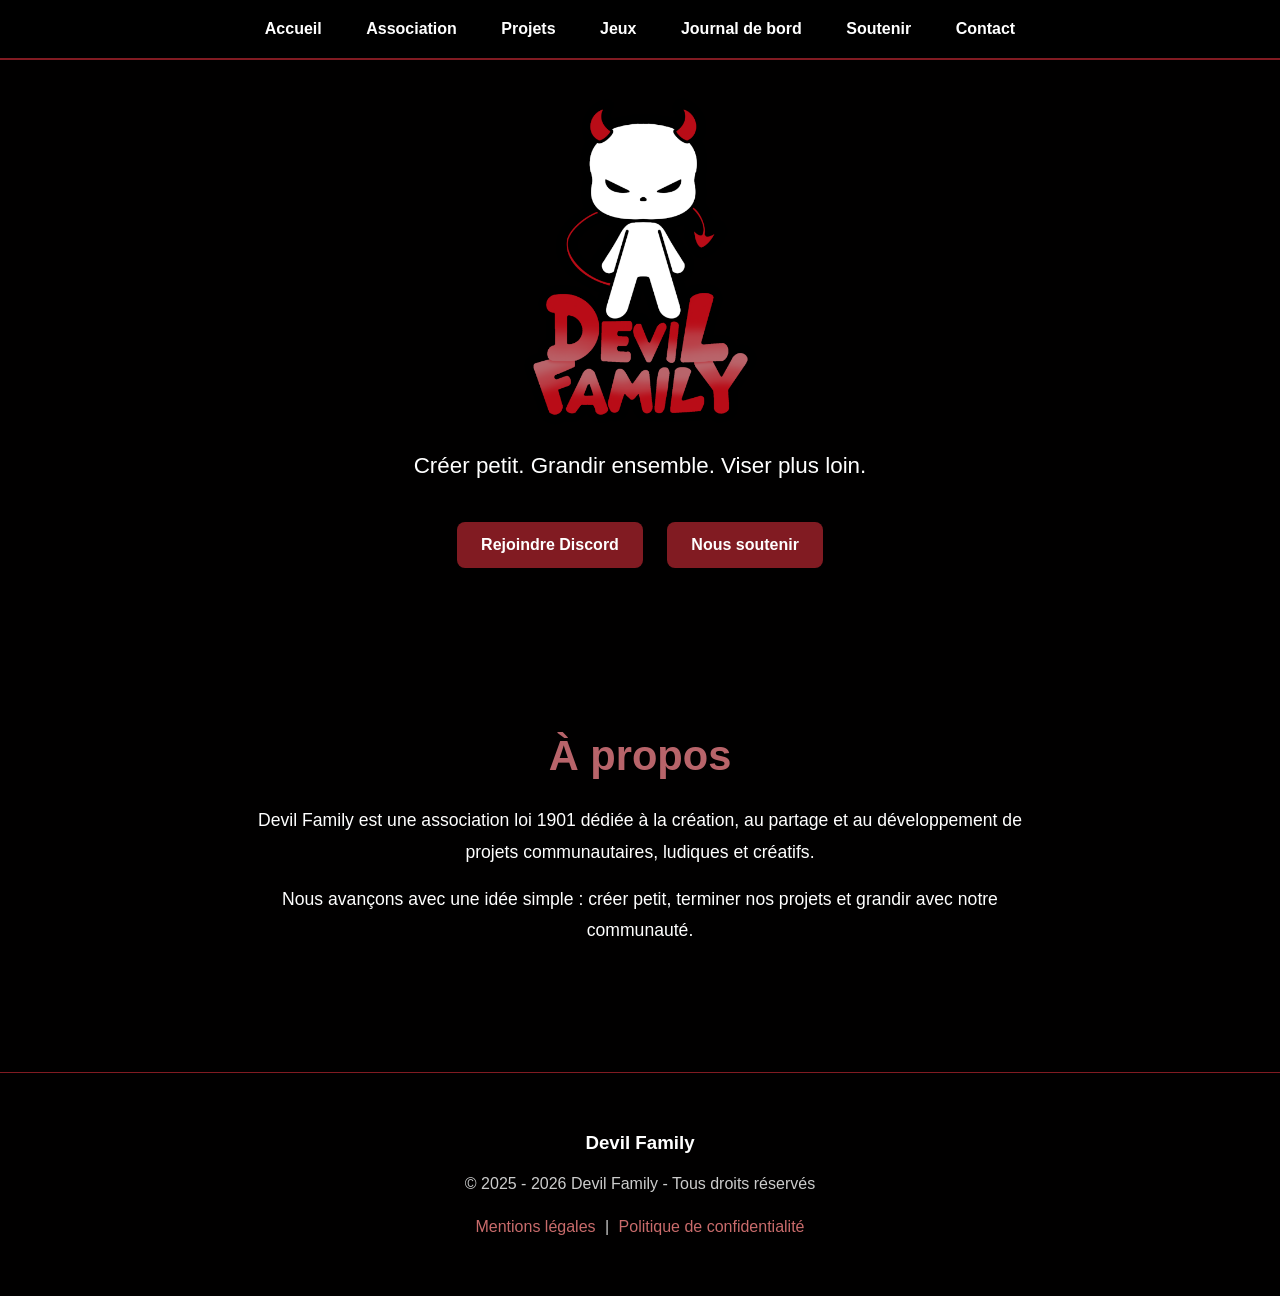
==== index.html @ a429c92b "Add link to 'Journal de bord' in navigation" ====
<!DOCTYPE html>
<html lang="fr">
<head>
    <meta charset="UTF-8">
    <meta name="viewport" content="width=device-width, initial-scale=1.0">

    <title>Devil Family - Association gaming, création et communauté</title>

    <meta name="description" content="Devil Family est une association loi 1901 dédiée au gaming, à la création, à l'entraide et aux projets communautaires. Rejoignez notre communauté et participez à l'aventure.">

    <meta name="author" content="Devil Family">

    <meta property="og:title" content="Devil Family - Association gaming et communauté">
    <meta property="og:description" content="Une association dédiée au gaming, à la création, à l'entraide et aux projets communautaires.">
    <meta property="og:type" content="website">
    <meta property="og:url" content="https://devil-family.fr">
    <meta property="og:image" content="https://devil-family.fr/logo.png">

    <meta name="twitter:card" content="summary_large_image">
    <meta name="twitter:title" content="Devil Family - Association gaming et communauté">
    <meta name="twitter:description" content="Gaming, création, entraide et projets communautaires.">
    <meta name="twitter:image" content="https://devil-family.fr/logo.png">

    <link rel="icon" type="image/png" href="favicon.png">
    <link rel="stylesheet" href="style.css">
</head>
<body>
<nav>
    <a href="index.html">Accueil</a>
    <a href="association.html">Association</a>
    <a href="projets.html">Projets</a>
    <a href="jeux.html">Jeux</a>
    <a href="journal.html">Journal de bord</a>
    <a href="soutenir.html">Soutenir</a>
    <a href="contact.html">Contact</a>
</nav>
<header>
    <div>

        <img src="logo.png" alt="Logo Devil Family" class="logo">

    <div>

        <p class="slogan">
            Créer petit. Grandir ensemble. Viser plus loin.
        </p>

        <a href="https://discord.gg/DEa6zXuAVt" class="btn" target="_blank">
            Rejoindre Discord
        </a>
        <a href="soutenir.html" class="btn">Nous soutenir</a>
    </div>
</header>
    <section class="section" id="association">
    <h2>À propos</h2>

    <p>
        Devil Family est une association loi 1901 dédiée à la création,
        au partage et au développement de projets communautaires,
        ludiques et créatifs.
    </p>

    <p>
        Nous avançons avec une idée simple : créer petit, terminer nos projets
        et grandir avec notre communauté.
    </p>
</section>
<footer>
    <div class="footer-content">

        <h3>Devil Family</h3>

        <p>
            © 2025 - 2026 Devil Family - Tous droits réservés
        </p>
        
        <p class="footer-links">
            <a href="mentions-legales.html">Mentions légales</a> |
            <a href="politique-confidentialite.html">Politique de confidentialité</a>
        </p>

    </div>
</footer>
</body>
</html>
---- style.css ----
body {
    margin: 0;
    background: #010000;
    color: #ffffff;
    font-family: Arial, sans-serif;
}

header {
    min-height: 55vh;
    display: flex;
    align-items: center;
    justify-content: center;
    text-align: center;
    padding: 90px 40px 40px;
}

.logo {
    width: 260px;
    max-width: 80%;
}

h1 {
    font-size: 3.5rem;
    margin: 10px 0;
}

.slogan {
    font-size: 1.4rem;
    color: #ffffff;
}

.btn {
    display: inline-block;
    margin: 20px 10px;
    padding: 14px 24px;
    background: #811b22;
    color: white;
    text-decoration: none;
    border-radius: 8px;
    font-weight: bold;
}

.btn:hover {
    background: #b8646a;
}
nav {
    position: fixed;
    top: 0;
    width: 100%;
    background: rgba(1, 0, 0, 0.95);
    padding: 20px 0;
    text-align: center;
    border-bottom: 2px solid #811b22;
    z-index: 1000;
}

nav a {
    color: #ffffff;
    text-decoration: none;
    margin: 0 20px;
    font-weight: bold;
    transition: 0.3s;
}

nav a:hover {
    color: #b8646a;
}

.section {
    max-width: 1000px;
    margin: 40px auto;
    padding: 30px 30px;
    text-align: center;
}

.section h2 {
    font-size: 2.6rem;
    color: #b8646a;
    margin-bottom: 25px;
}

.section p {
    max-width: 800px;
    margin: 15px auto;
    line-height: 1.8;
    font-size: 1.1rem;
}

footer {
    border-top: 1px solid #811b22;
    margin-top: 80px;
    padding: 40px 20px;
    text-align: center;
}

.footer-content {
    max-width: 800px;
    margin: auto;
}

.footer-content h3 {
    color: #ffffff;
    margin-bottom: 15px;
}

.footer-content p {
    color: #cccccc;
    line-height: 1.7;
}

.copyright {
    margin-top: 25px;
    color: #888888;
    font-size: 0.9rem;
}

.footer-links {
    margin-top: 15px;
}

.footer-links a {
    color: #c96b6b;
    text-decoration: none;
    margin: 0 5px;
}
.footer-links a:hover {
    color: white;
}

.legal-page {
    max-width: 900px;
    text-align: left;
}

.legal-page h1 {
    color: #b8646a;
    font-size: 3rem;
    text-align: center;
    margin-bottom: 40px;
}

.legal-page h2 {
    color: #ffffff;
    font-size: 1.6rem;
    margin-top: 35px;
}

.legal-page p {
    max-width: none;
    line-height: 1.7;
    color: #ffffff;
}

.games-grid {
    display: grid;
    grid-template-columns: repeat(3, 1fr);
    gap: 25px;
    margin-top: 40px;
}

.game-category {
    background: rgba(129, 27, 34, 0.18);
    border: 1px solid #811b22;
    border-radius: 14px;
    padding: 25px;
}

.game-category h3 {
    color: #ffffff;
    margin-bottom: 20px;
}

.game-category p {
    margin: 8px 0;
    font-size: 1rem;
}

.category-desc {
    font-size: 0.9rem;
    color: #c7c7c7;
    font-style: italic;
    margin-bottom: 20px;
    line-height: 1.5;
}

.emote-card {
    display: flex;
    flex-direction: column;
    align-items: center;
    justify-content: center;
}

.emote-card img {
    width: 110px;
    max-width: 80%;
    margin-bottom: 15px;
}

.emote-card img {
    width: 140px;
    height: auto;
}
.game-list {
    list-style: none;
    padding: 0;
    margin: 20px auto 0 auto;
    display: inline-block;
    text-align: left;
}

.game-list li {
    margin: 10px 0;
}

.game-list li::before {
    content: "➜ ";
    color: #b8646a;
}
.games-footer {
    text-align: center;
    max-width: 700px;
    margin: 40px auto;
    line-height: 1.8;
}

.support-grid {
    display: grid;
    grid-template-columns: repeat(auto-fit, minmax(260px, 1fr));
    gap: 25px;
    margin-top: 40px;
}

.support-card {
    background: #240000;
    border: 1px solid #811b22;
    border-radius: 12px;
    padding: 25px;
    text-align: center;
}

.support-card h3 {
    color: white;
    margin-bottom: 15px;
}

.support-card p {
    font-size: 1rem;
    line-height: 1.7;
}

.support-message {
    margin-top: 60px;
    text-align: center;
}

.support-message h3 {
    color: #b8646a;
    margin-bottom: 20px;
}
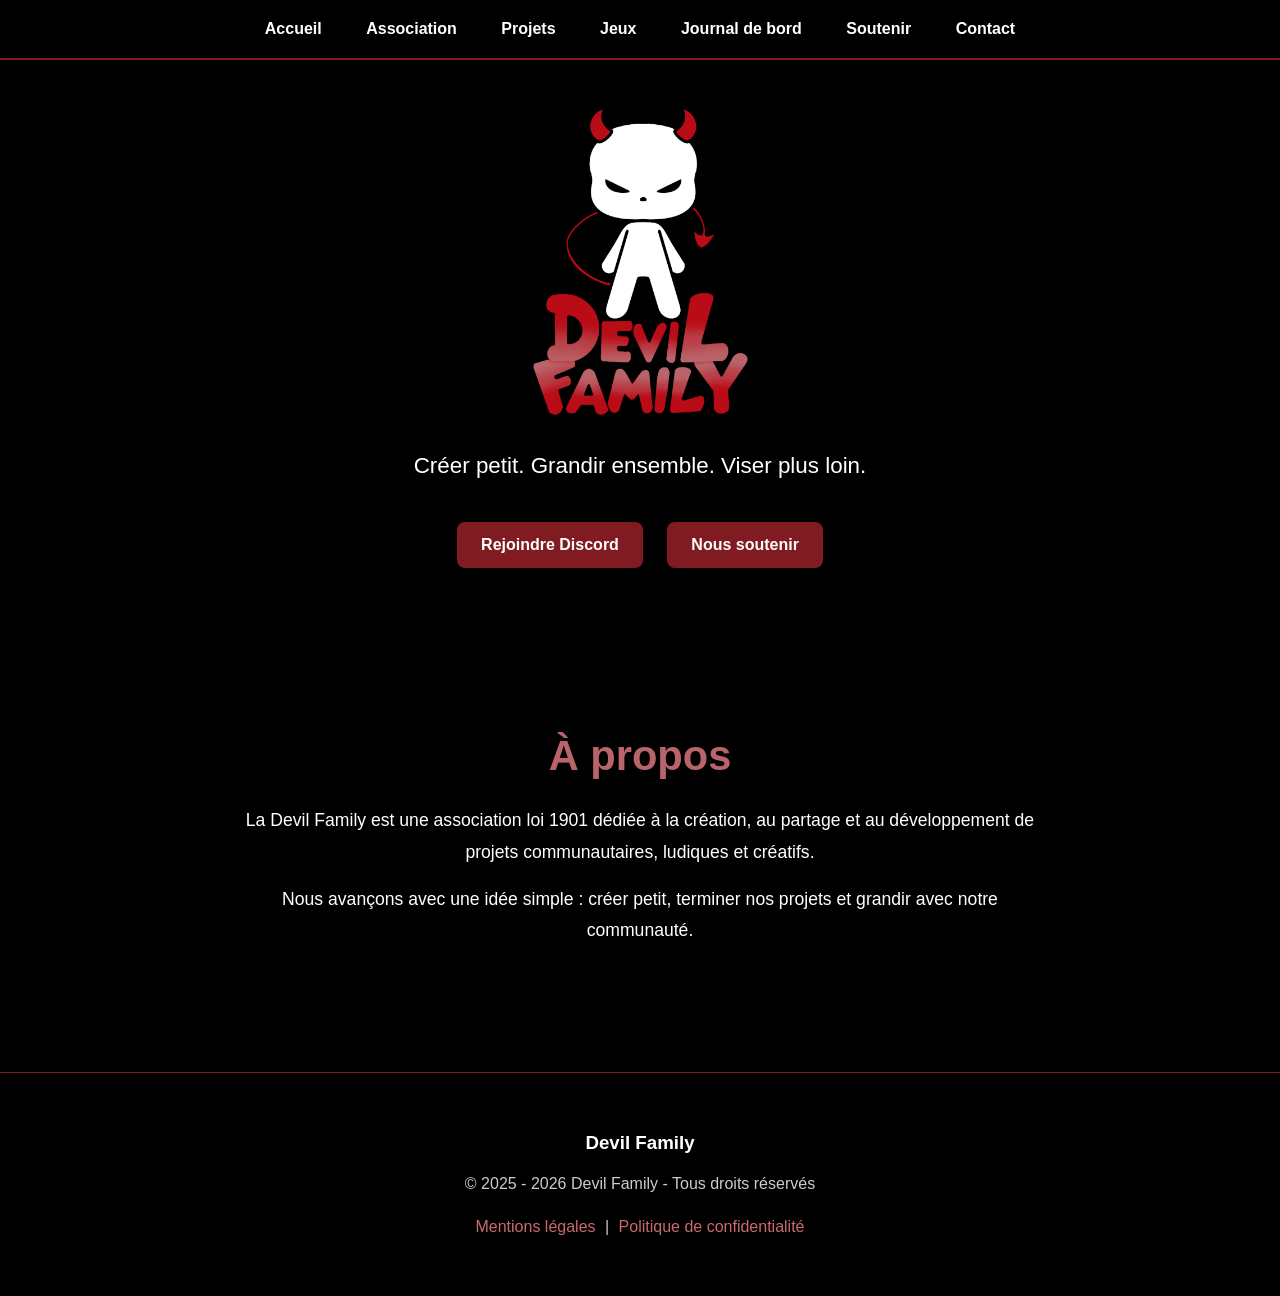
==== commit 0f142966: "Update description meta tag for clarity" ====
--- a/index.html
+++ b/index.html
@@ -6,7 +6,7 @@
 
     <title>Devil Family - Association gaming, création et communauté</title>
 
-    <meta name="description" content="Devil Family est une association loi 1901 dédiée au gaming, à la création, à l'entraide et aux projets communautaires. Rejoignez notre communauté et participez à l'aventure.">
+    <meta name="description" content="La Devil&nbsp;Family est une association loi 1901 dédiée au gaming, à la création, à l'entraide et aux projets communautaires. Rejoignez notre communauté et participez à l'aventure.">
 
     <meta name="author" content="Devil Family">
 
@@ -55,7 +55,7 @@
     <h2>À propos</h2>
 
     <p>
-        Devil Family est une association loi 1901 dédiée à la création,
+        La Devil&nbsp;Family est une association loi 1901 dédiée à la création,
         au partage et au développement de projets communautaires,
         ludiques et créatifs.
     </p>
--- a/style.css
+++ b/style.css
@@ -257,3 +257,128 @@
     color: #b8646a;
     margin-bottom: 20px;
 }
+.journal-entry {
+    background: #240000;
+    border: 1px solid #811b22;
+    border-radius: 12px;
+    padding: 25px;
+    margin: 25px auto;
+    max-width: 850px;
+    text-align: left;
+}
+
+.journal-date {
+    color: #b8646a;
+    font-weight: bold;
+    margin-bottom: 10px;
+}
+
+.journal-entry h3 {
+    margin-top: 0;
+    color: white;
+}
+
+.journal-entry p {
+    margin-bottom: 0;
+}
+.news-card {
+    background: #240000;
+    border: 1px solid #811b22;
+    border-radius: 12px;
+    padding: 25px;
+    margin: 25px auto;
+    max-width: 1000px;
+    text-align: left;
+    transition: 0.3s;
+}
+
+.news-card:hover {
+    transform: translateY(-3px);
+    box-shadow: 0 0 15px rgba(129, 27, 34, 0.4);
+}
+
+.news-date {
+    color: #d67b81;
+    font-size: 0.9rem;
+    margin-bottom: 10px;
+}
+
+.news-card h3 {
+    margin-bottom: 15px;
+    color: white;
+}
+
+.news-card p {
+    margin: 0;
+    line-height: 1.7;
+}
+.section-intro {
+    max-width: 800px;
+    margin: 0 auto 40px auto;
+    line-height: 1.8;
+}
+.news-card {
+    position: relative;
+    overflow: hidden;
+}
+.news-watermark {
+    position: absolute;
+    right: -40px;
+    top: -30px;
+
+    width: 220px;
+
+    opacity: 0.06;
+
+    pointer-events: none;
+
+    z-index: 0;
+}
+.news-card h3,
+.news-card p,
+.news-card .news-date {
+    position: relative;
+    z-index: 1;
+}
+.contact-grid {
+    display: grid;
+    grid-template-columns: repeat(3, 1fr);
+    gap: 25px;
+    margin-top: 40px;
+}
+
+.contact-card,
+.faq-card {
+    background: #240000;
+    border: 1px solid #811b22;
+    border-radius: 12px;
+    padding: 25px;
+    text-align: center;
+}
+
+.contact-card h3,
+.faq-card h3 {
+    color: #ffffff;
+    margin-bottom: 15px;
+}
+
+.contact-email {
+    color: #b8646a;
+    font-weight: bold;
+    font-size: 1.1rem;
+}
+
+.faq-section {
+    margin-top: 60px;
+}
+
+.faq-section h2 {
+    color: #b8646a;
+    margin-bottom: 30px;
+}
+
+.faq-card {
+    max-width: 900px;
+    margin: 20px auto;
+    text-align: left;
+}
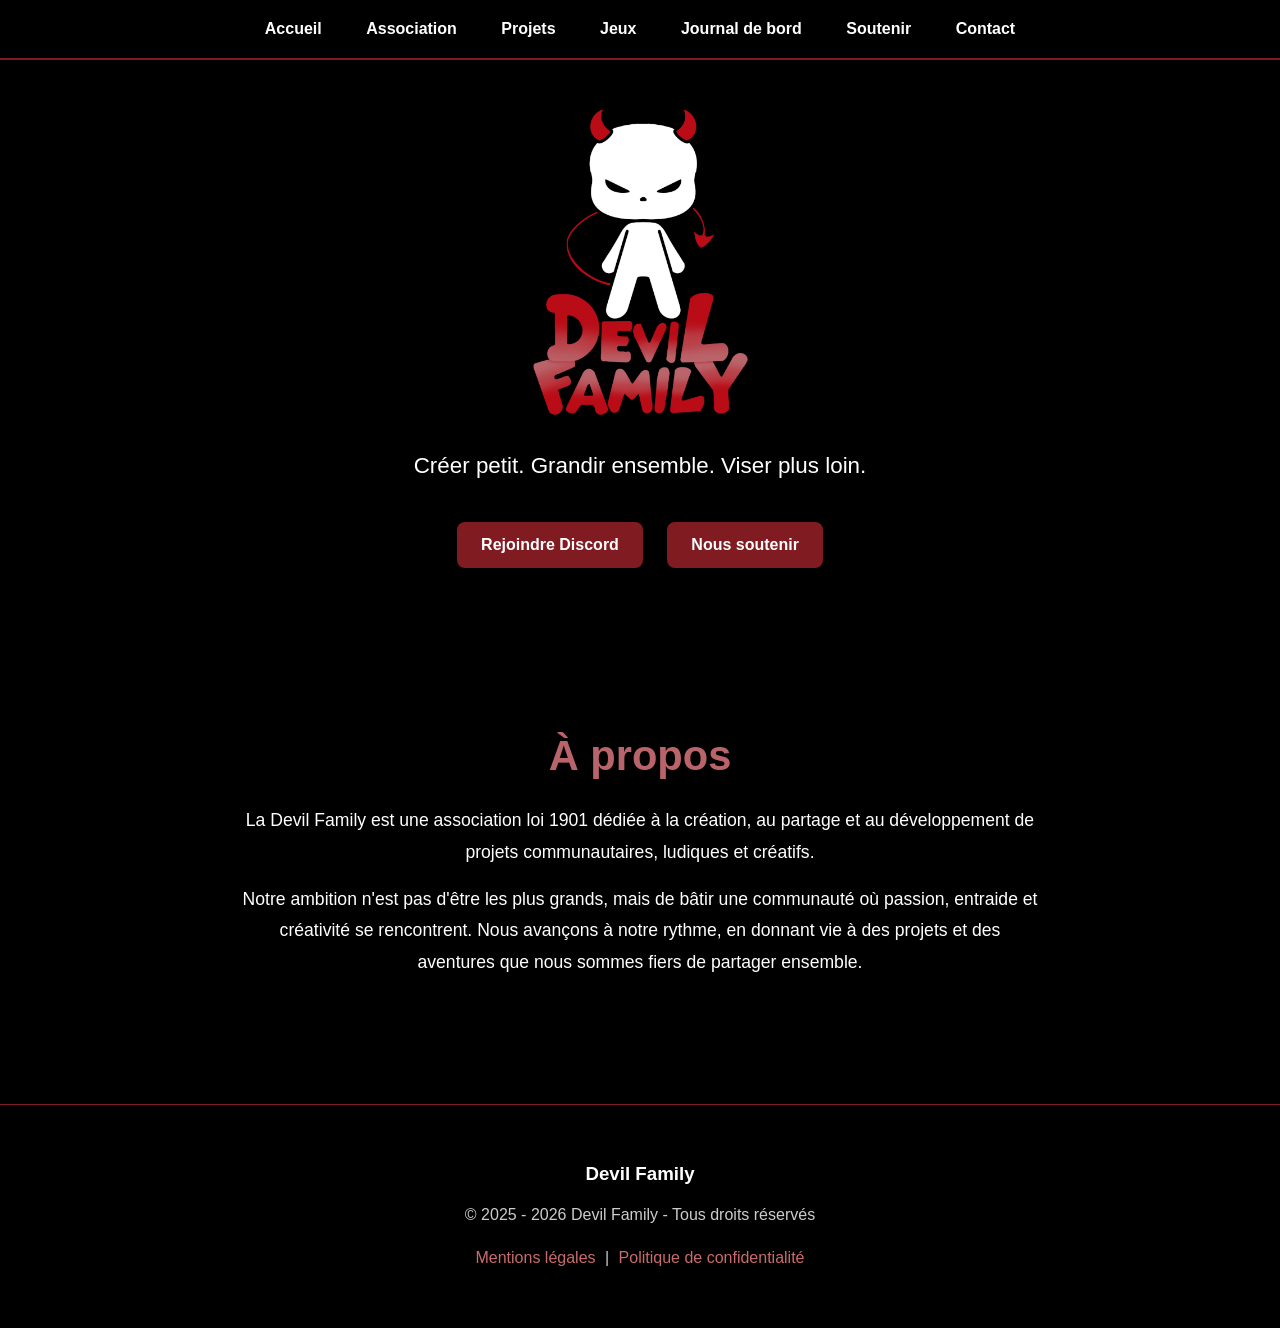
==== commit 21e6ea88: "Update index.html" ====
--- a/index.html
+++ b/index.html
@@ -61,8 +61,8 @@
     </p>
 
     <p>
-        Nous avançons avec une idée simple : créer petit, terminer nos projets
-        et grandir avec notre communauté.
+        Notre ambition n'est pas d'être les plus grands, mais de bâtir une communauté où passion, entraide et créativité se rencontrent. 
+        Nous avançons à notre rythme, en donnant vie à des projets et des aventures que nous sommes fiers de partager ensemble.
     </p>
 </section>
 <footer>
--- a/style.css
+++ b/style.css
@@ -362,10 +362,15 @@
     margin-bottom: 15px;
 }
 
-.contact-email {
-    color: #b8646a;
+.contact-email a {
+    color: #b8646a;
+    text-decoration: none;
     font-weight: bold;
-    font-size: 1.1rem;
+    transition: 0.3s;
+}
+
+.contact-email a:hover {
+    color: #ffffff;
 }
 
 .faq-section {
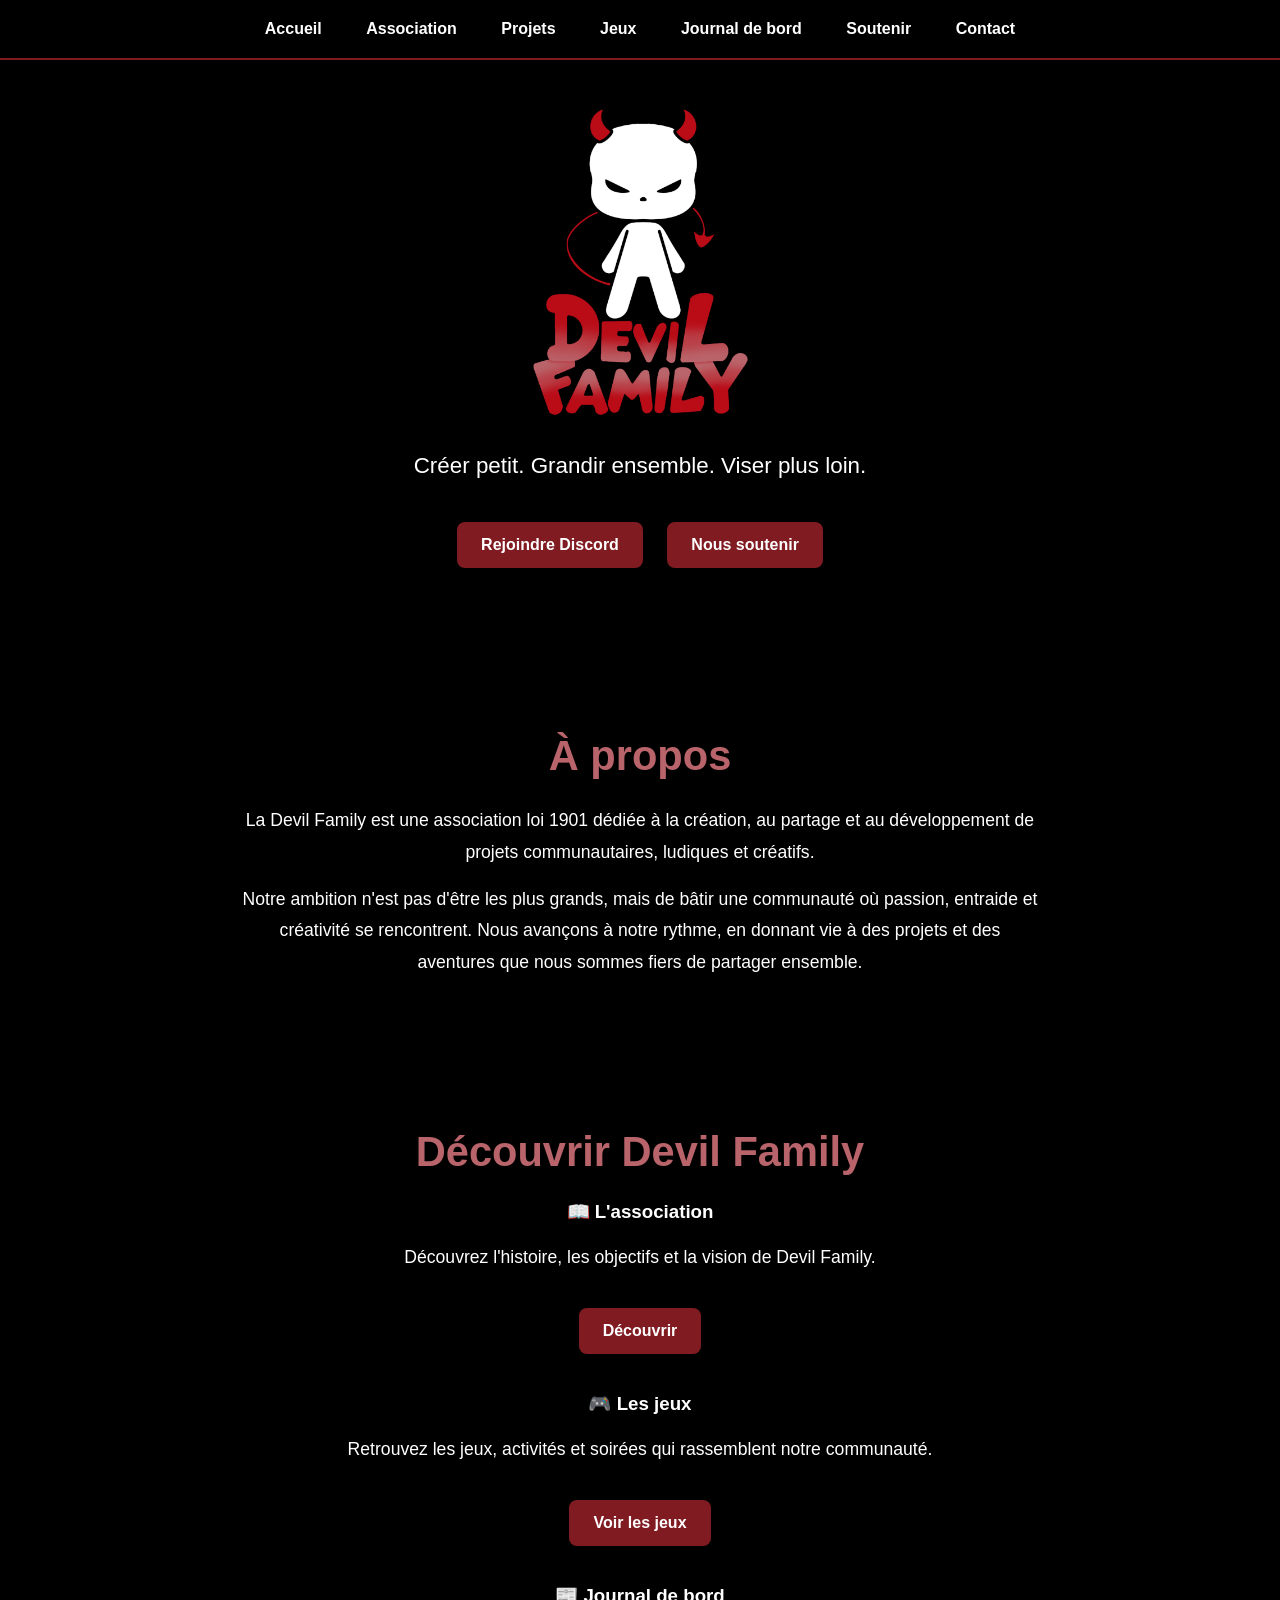
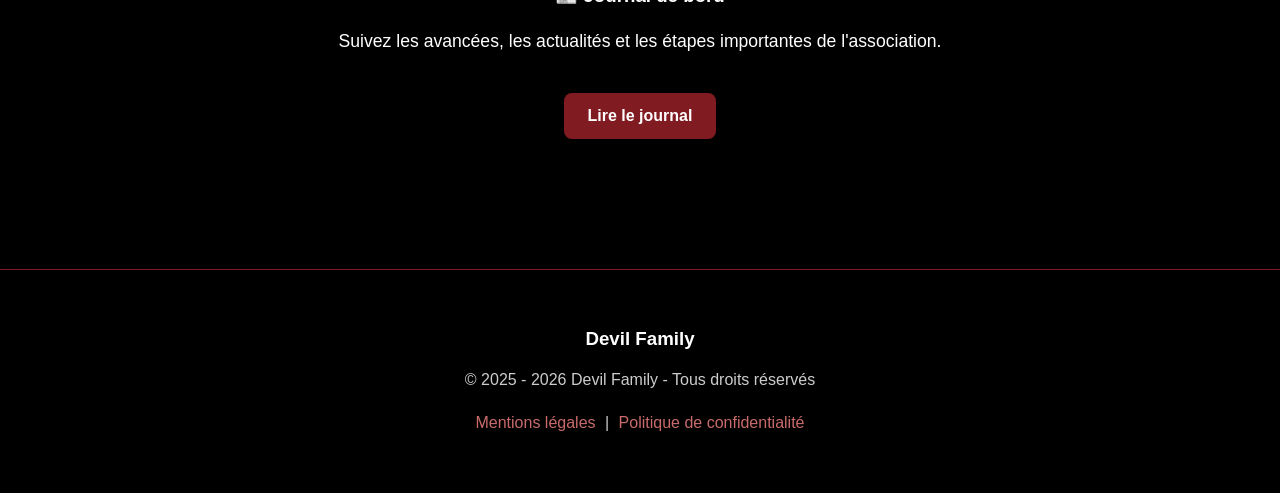
==== commit eae81186: "Update index.html" ====
--- a/index.html
+++ b/index.html
@@ -61,9 +61,41 @@
     </p>
 
     <p>
-        Notre ambition n'est pas d'être les plus grands, mais de bâtir une communauté où passion, entraide et créativité se rencontrent. 
+        Notre ambition n'est pas d'être les plus grands, mais de bâtir une communauté où passion, entraide et créativité se rencontrent.
         Nous avançons à notre rythme, en donnant vie à des projets et des aventures que nous sommes fiers de partager ensemble.
     </p>
+</section>
+
+<section class="section">
+    <h2>Découvrir Devil&nbsp;Family</h2>
+
+    <div class="home-links-grid">
+
+        <div class="home-link-card">
+            <h3>📖 L'association</h3>
+            <p>
+                Découvrez l'histoire, les objectifs et la vision de Devil&nbsp;Family.
+            </p>
+            <a href="association.html" class="btn">Découvrir</a>
+        </div>
+
+        <div class="home-link-card">
+            <h3>🎮 Les jeux</h3>
+            <p>
+                Retrouvez les jeux, activités et soirées qui rassemblent notre communauté.
+            </p>
+            <a href="jeux.html" class="btn">Voir les jeux</a>
+        </div>
+
+        <div class="home-link-card">
+            <h3>📰 Journal de bord</h3>
+            <p>
+                Suivez les avancées, les actualités et les étapes importantes de l'association.
+            </p>
+            <a href="journal.html" class="btn">Lire le journal</a>
+        </div>
+
+    </div>
 </section>
 <footer>
     <div class="footer-content">
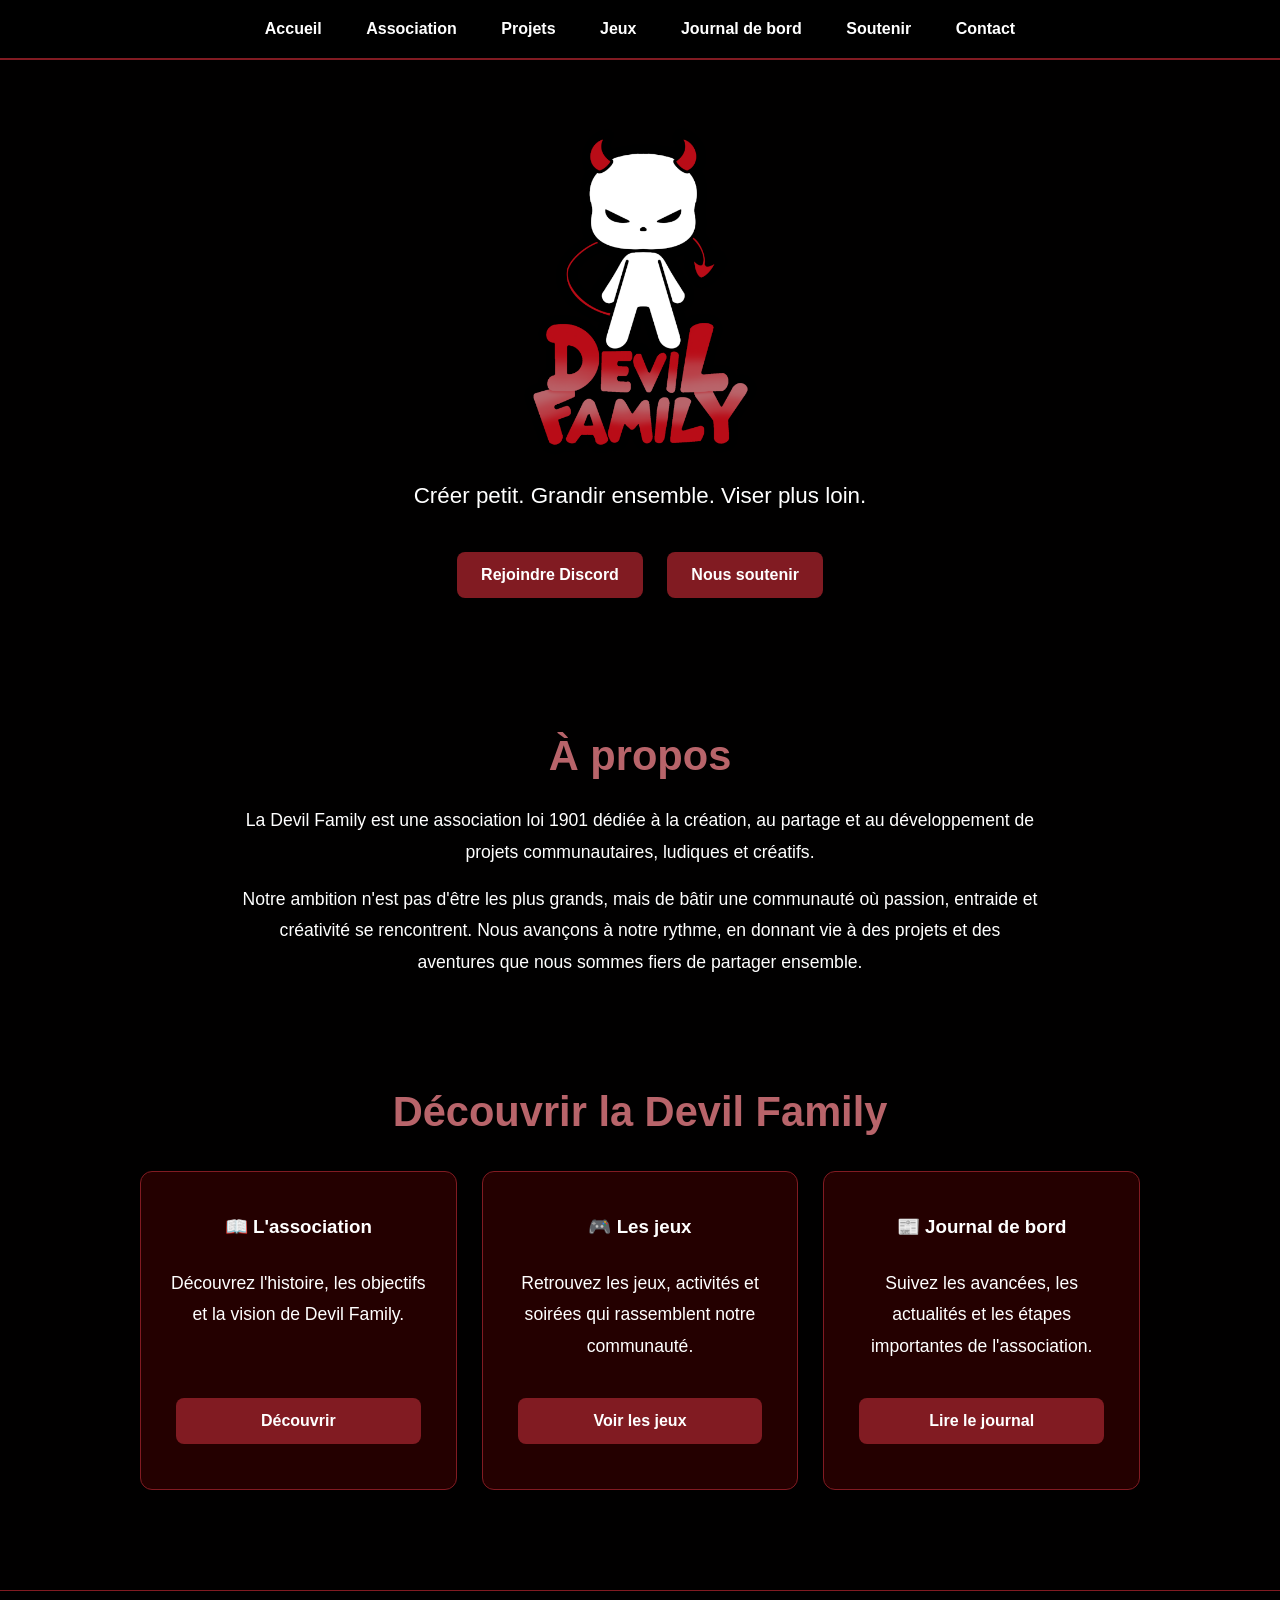
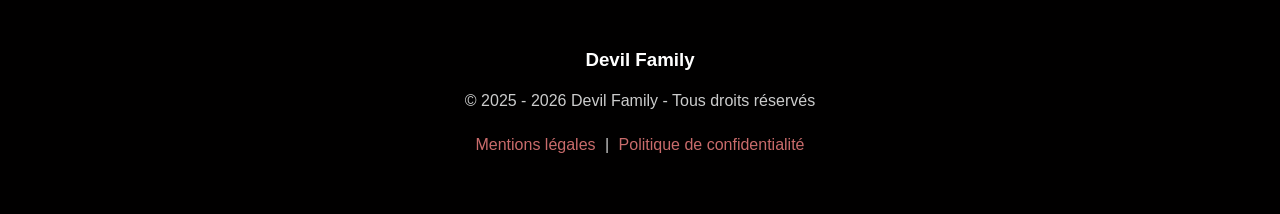
==== commit 2f707017: "Correct title text for Devil Family section" ====
--- a/index.html
+++ b/index.html
@@ -1,30 +1,34 @@
 <!DOCTYPE html>
+
 <html lang="fr">
 <head>
     <meta charset="UTF-8">
     <meta name="viewport" content="width=device-width, initial-scale=1.0">
 
-    <title>Devil Family - Association gaming, création et communauté</title>
+<title>Devil Family - Association gaming, création et communauté</title>
 
-    <meta name="description" content="La Devil&nbsp;Family est une association loi 1901 dédiée au gaming, à la création, à l'entraide et aux projets communautaires. Rejoignez notre communauté et participez à l'aventure.">
+<meta name="description" content="La Devil Family est une association loi 1901 dédiée au gaming, à la création, à l'entraide et aux projets communautaires. Rejoignez notre communauté et participez à l'aventure.">
 
-    <meta name="author" content="Devil Family">
+<meta name="author" content="Devil Family">
 
-    <meta property="og:title" content="Devil Family - Association gaming et communauté">
-    <meta property="og:description" content="Une association dédiée au gaming, à la création, à l'entraide et aux projets communautaires.">
-    <meta property="og:type" content="website">
-    <meta property="og:url" content="https://devil-family.fr">
-    <meta property="og:image" content="https://devil-family.fr/logo.png">
+<meta property="og:title" content="Devil Family - Association gaming et communauté">
+<meta property="og:description" content="Une association dédiée au gaming, à la création, à l'entraide et aux projets communautaires.">
+<meta property="og:type" content="website">
+<meta property="og:url" content="https://devil-family.fr">
+<meta property="og:image" content="https://devil-family.fr/logo.png">
 
-    <meta name="twitter:card" content="summary_large_image">
-    <meta name="twitter:title" content="Devil Family - Association gaming et communauté">
-    <meta name="twitter:description" content="Gaming, création, entraide et projets communautaires.">
-    <meta name="twitter:image" content="https://devil-family.fr/logo.png">
+<meta name="twitter:card" content="summary_large_image">
+<meta name="twitter:title" content="Devil Family - Association gaming et communauté">
+<meta name="twitter:description" content="Gaming, création, entraide et projets communautaires.">
+<meta name="twitter:image" content="https://devil-family.fr/logo.png">
 
-    <link rel="icon" type="image/png" href="favicon.png">
-    <link rel="stylesheet" href="style.css">
+<link rel="icon" type="image/png" href="favicon.png">
+<link rel="stylesheet" href="style.css">
+
 </head>
+
 <body>
+
 <nav>
     <a href="index.html">Accueil</a>
     <a href="association.html">Association</a>
@@ -34,84 +38,109 @@
     <a href="soutenir.html">Soutenir</a>
     <a href="contact.html">Contact</a>
 </nav>
+
 <header>
     <div>
-
         <img src="logo.png" alt="Logo Devil Family" class="logo">
 
-    <div>
-
-        <p class="slogan">
-            Créer petit. Grandir ensemble. Viser plus loin.
-        </p>
-
-        <a href="https://discord.gg/DEa6zXuAVt" class="btn" target="_blank">
-            Rejoindre Discord
-        </a>
-        <a href="soutenir.html" class="btn">Nous soutenir</a>
-    </div>
-</header>
-    <section class="section" id="association">
-    <h2>À propos</h2>
-
-    <p>
-        La Devil&nbsp;Family est une association loi 1901 dédiée à la création,
-        au partage et au développement de projets communautaires,
-        ludiques et créatifs.
+    <p class="slogan">
+        Créer petit. Grandir ensemble. Viser plus loin.
     </p>
 
-    <p>
-        Notre ambition n'est pas d'être les plus grands, mais de bâtir une communauté où passion, entraide et créativité se rencontrent.
-        Nous avançons à notre rythme, en donnant vie à des projets et des aventures que nous sommes fiers de partager ensemble.
-    </p>
+    <a href="https://discord.gg/DEa6zXuAVt" class="btn" target="_blank">
+        Rejoindre Discord
+    </a>
+
+    <a href="soutenir.html" class="btn">
+        Nous soutenir
+    </a>
+</div>
+
+</header>
+
+<section class="section">
+
+<h2>À propos</h2>
+
+<p>
+    La Devil&nbsp;Family est une association loi 1901 dédiée à la création,
+    au partage et au développement de projets communautaires,
+    ludiques et créatifs.
+</p>
+
+<p>
+    Notre ambition n'est pas d'être les plus grands, mais de bâtir une communauté où passion,
+    entraide et créativité se rencontrent.
+    Nous avançons à notre rythme, en donnant vie à des projets et des aventures que nous sommes
+    fiers de partager ensemble.
+</p>
+
 </section>
 
 <section class="section">
-    <h2>Découvrir Devil&nbsp;Family</h2>
 
-    <div class="home-links-grid">
+<h2>Découvrir la Devil&nbsp;Family</h2>
 
-        <div class="home-link-card">
-            <h3>📖 L'association</h3>
-            <p>
-                Découvrez l'histoire, les objectifs et la vision de Devil&nbsp;Family.
-            </p>
-            <a href="association.html" class="btn">Découvrir</a>
-        </div>
+<div class="home-links-grid">
 
-        <div class="home-link-card">
-            <h3>🎮 Les jeux</h3>
-            <p>
-                Retrouvez les jeux, activités et soirées qui rassemblent notre communauté.
-            </p>
-            <a href="jeux.html" class="btn">Voir les jeux</a>
-        </div>
-
-        <div class="home-link-card">
-            <h3>📰 Journal de bord</h3>
-            <p>
-                Suivez les avancées, les actualités et les étapes importantes de l'association.
-            </p>
-            <a href="journal.html" class="btn">Lire le journal</a>
-        </div>
-
-    </div>
-</section>
-<footer>
-    <div class="footer-content">
-
-        <h3>Devil Family</h3>
+    <div class="home-link-card">
+        <h3>📖 L'association</h3>
 
         <p>
-            © 2025 - 2026 Devil Family - Tous droits réservés
-        </p>
-        
-        <p class="footer-links">
-            <a href="mentions-legales.html">Mentions légales</a> |
-            <a href="politique-confidentialite.html">Politique de confidentialité</a>
+            Découvrez l'histoire, les objectifs et la vision de Devil&nbsp;Family.
         </p>
 
+        <a href="association.html" class="btn">
+            Découvrir
+        </a>
     </div>
+
+    <div class="home-link-card">
+        <h3>🎮 Les jeux</h3>
+
+        <p>
+            Retrouvez les jeux, activités et soirées qui rassemblent notre communauté.
+        </p>
+
+        <a href="jeux.html" class="btn">
+            Voir les jeux
+        </a>
+    </div>
+
+    <div class="home-link-card">
+        <h3>📰 Journal de bord</h3>
+
+        <p>
+            Suivez les avancées, les actualités et les étapes importantes de l'association.
+        </p>
+
+        <a href="journal.html" class="btn">
+            Lire le journal
+        </a>
+    </div>
+
+</div>
+
+</section>
+
+<footer>
+
+<div class="footer-content">
+
+    <h3>Devil Family</h3>
+
+    <p>
+        © 2025 - 2026 Devil Family - Tous droits réservés
+    </p>
+
+    <p class="footer-links">
+        <a href="mentions-legales.html">Mentions légales</a> |
+        <a href="politique-confidentialite.html">Politique de confidentialité</a>
+    </p>
+
+</div>
+
 </footer>
+
 </body>
 </html>
--- a/style.css
+++ b/style.css
@@ -6,12 +6,15 @@
 }
 
 header {
-    min-height: 55vh;
     display: flex;
     align-items: center;
     justify-content: center;
     text-align: center;
-    padding: 90px 40px 40px;
+
+    padding-top: 120px;
+    padding-bottom: 40px;
+
+    min-height: auto;
 }
 
 .logo {
@@ -68,8 +71,8 @@
 
 .section {
     max-width: 1000px;
-    margin: 40px auto;
-    padding: 30px 30px;
+    margin: 20px auto;
+    padding: 20px 30px;
     text-align: center;
 }
 
@@ -387,3 +390,29 @@
     margin: 20px auto;
     text-align: left;
 }
+.home-links-grid {
+    display: grid;
+    grid-template-columns: repeat(3, 1fr);
+    gap: 25px;
+    margin-top: 35px;
+}
+
+.home-link-card {
+    background: #240000;
+    border: 1px solid #811b22;
+    border-radius: 12px;
+    padding: 25px;
+    text-align: center;
+
+    display: flex;
+    flex-direction: column;
+}
+
+.home-link-card h3 {
+    color: #ffffff;
+    margin-bottom: 15px;
+}
+
+.home-link-card p {
+    flex-grow: 1;
+}
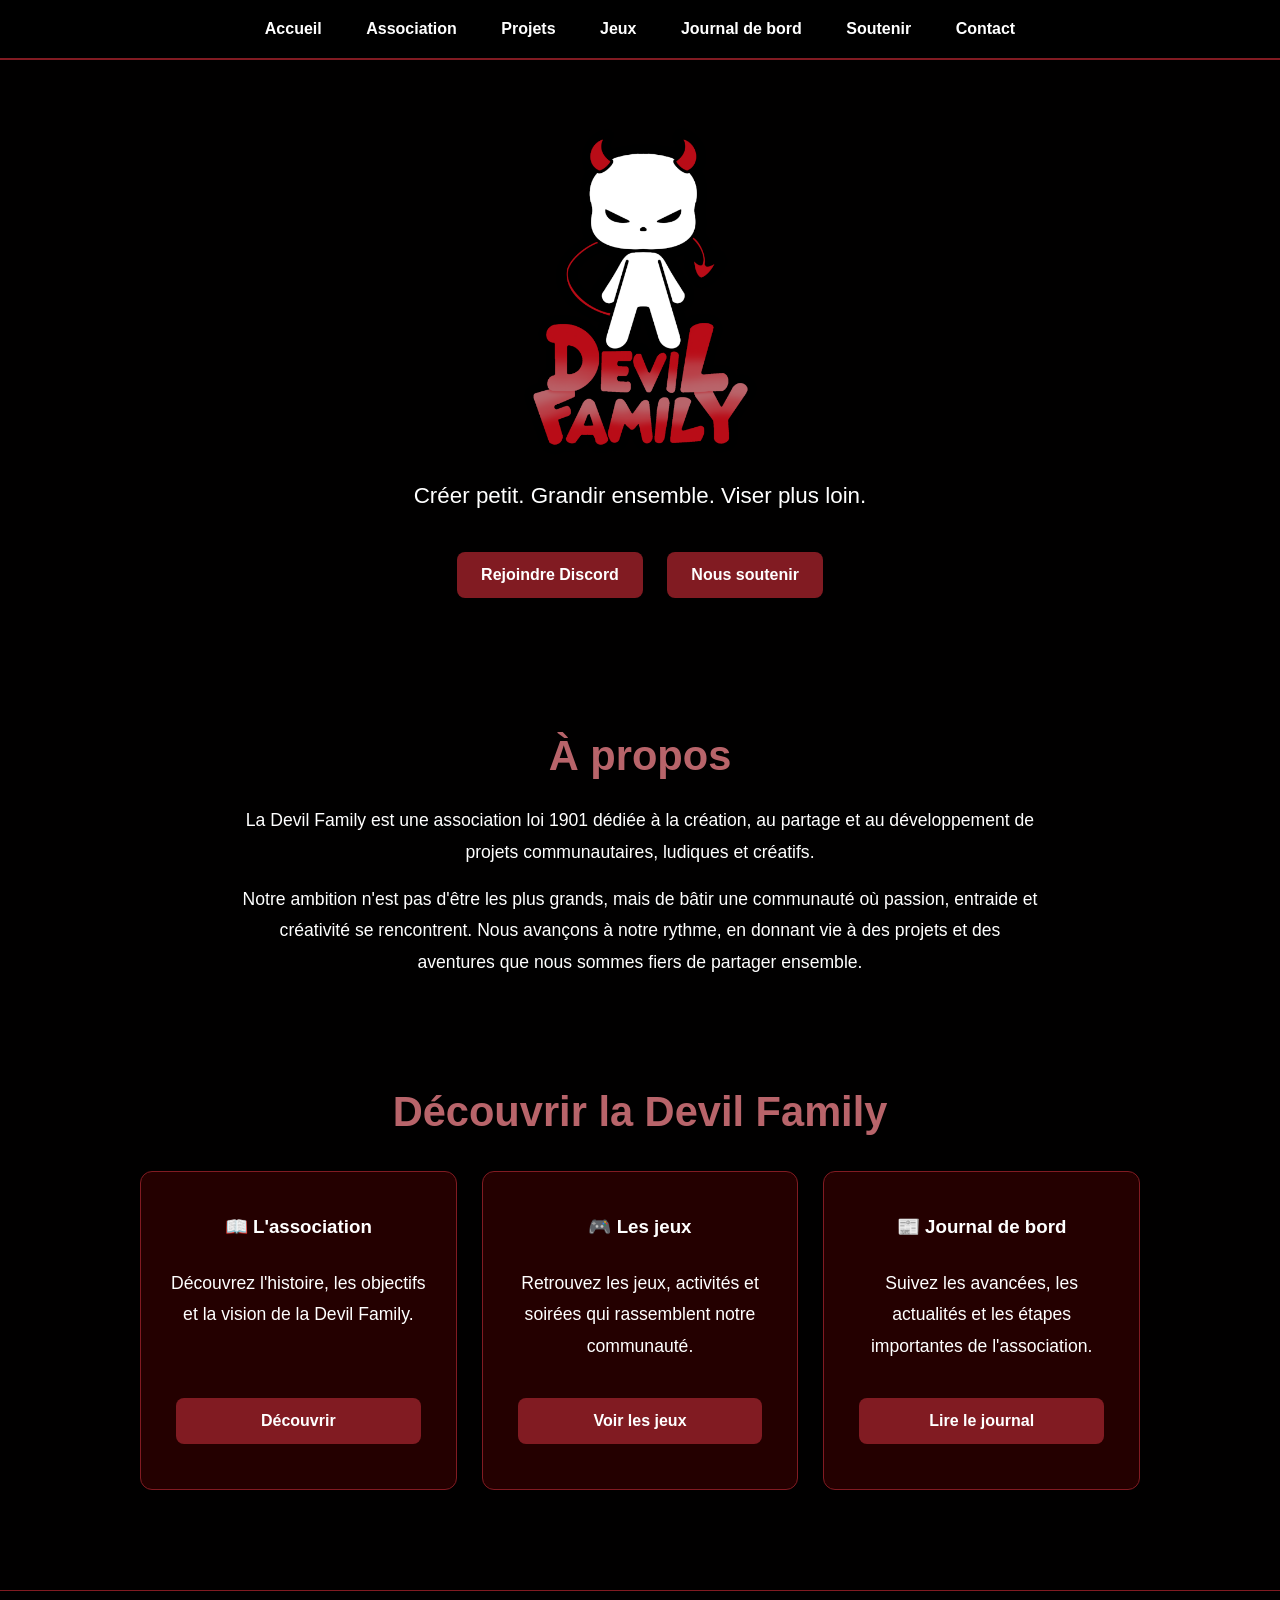
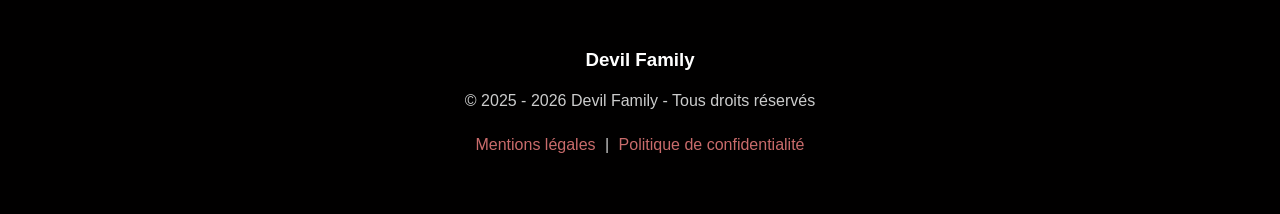
==== commit 64432981: "Fix typo in description of Devil Family" ====
--- a/index.html
+++ b/index.html
@@ -87,7 +87,7 @@
         <h3>📖 L'association</h3>
 
         <p>
-            Découvrez l'histoire, les objectifs et la vision de Devil&nbsp;Family.
+            Découvrez l'histoire, les objectifs et la vision de la Devil&nbsp;Family.
         </p>
 
         <a href="association.html" class="btn">
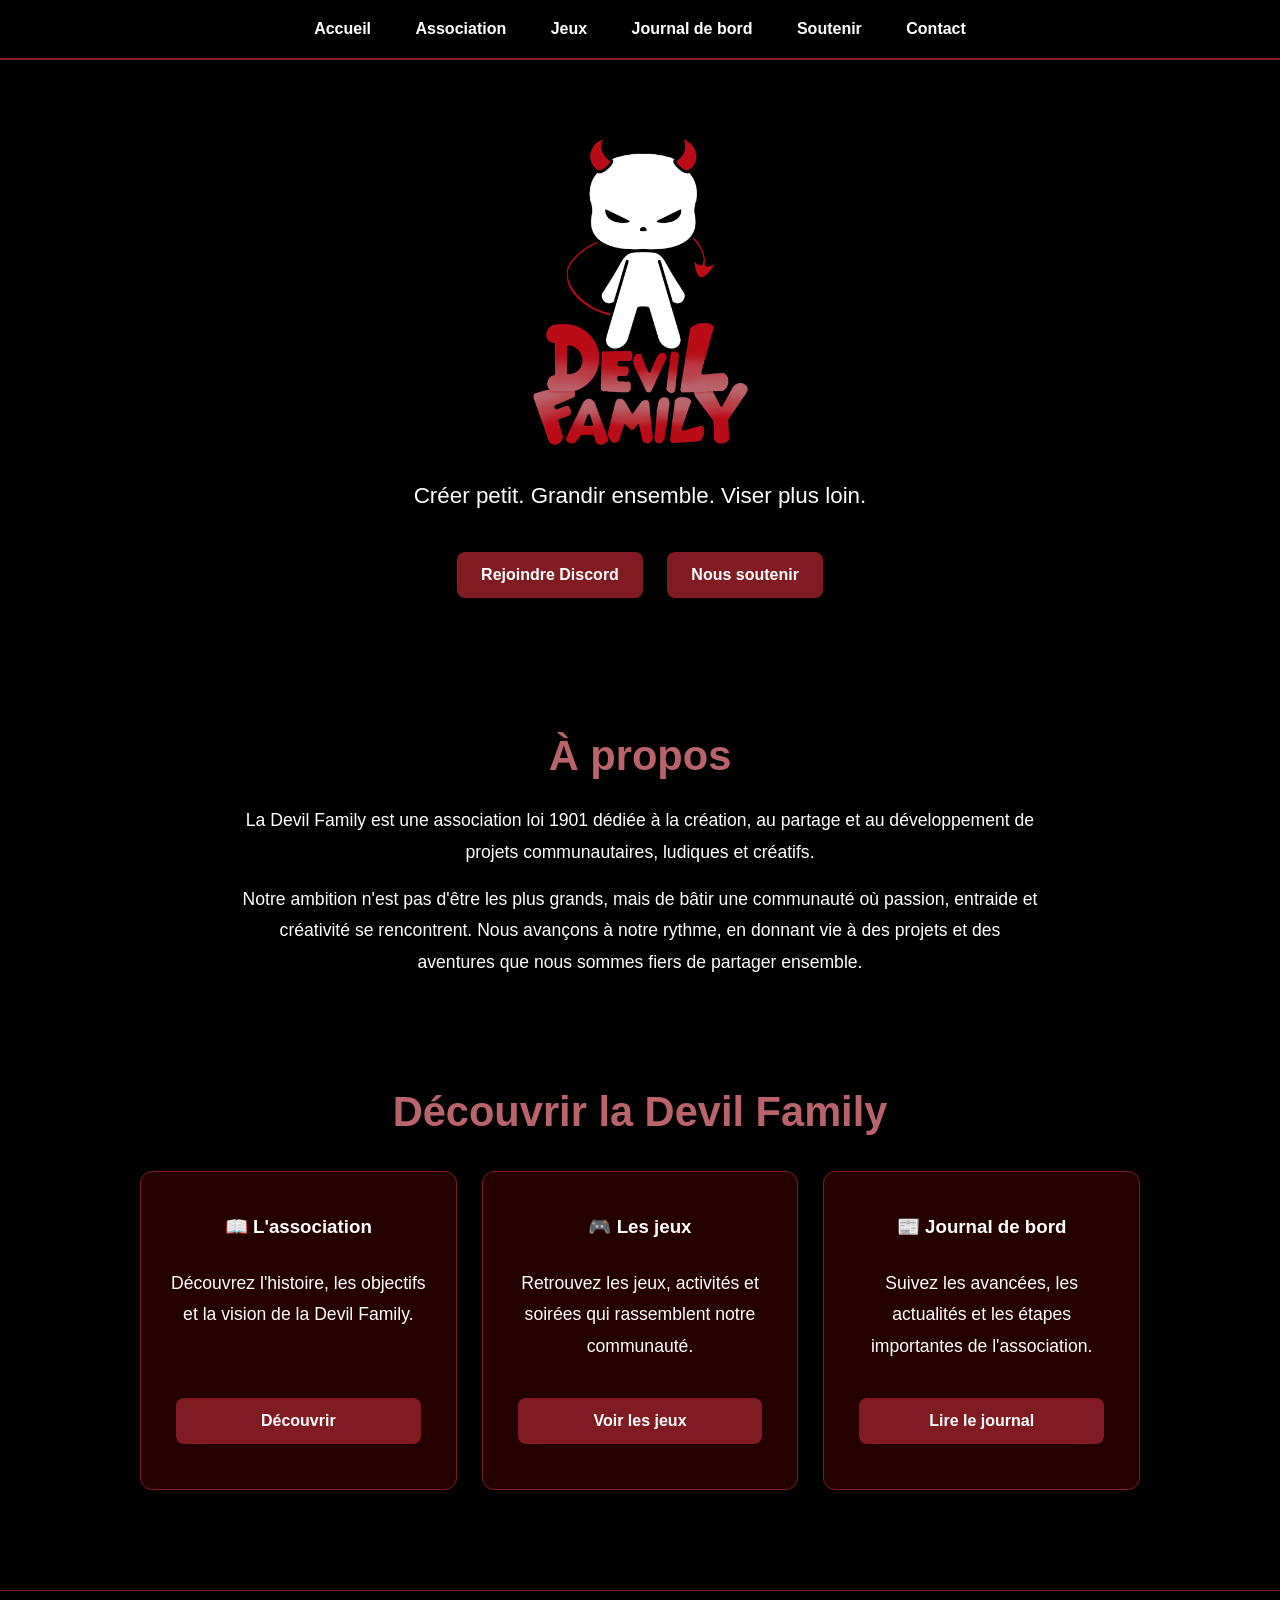
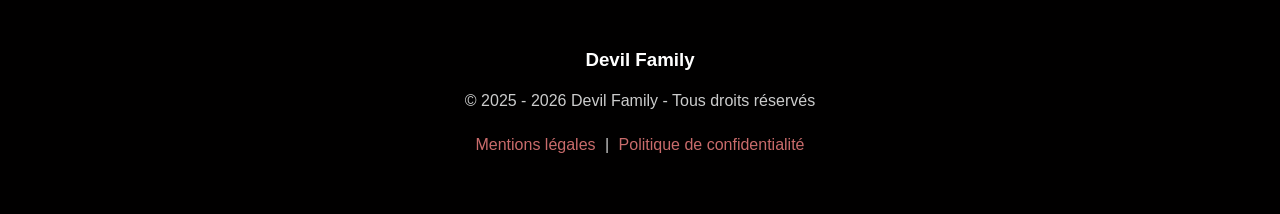
==== commit 757f20da: "Update index.html" ====
--- a/index.html
+++ b/index.html
@@ -32,7 +32,6 @@
 <nav>
     <a href="index.html">Accueil</a>
     <a href="association.html">Association</a>
-    <a href="projets.html">Projets</a>
     <a href="jeux.html">Jeux</a>
     <a href="journal.html">Journal de bord</a>
     <a href="soutenir.html">Soutenir</a>
--- a/style.css
+++ b/style.css
@@ -416,3 +416,57 @@
 .home-link-card p {
     flex-grow: 1;
 }
+.association-page h1 {
+    color: #b8646a;
+    font-size: 3rem;
+    margin-bottom: 25px;
+}
+
+.association-columns {
+    display: grid;
+    grid-template-columns: repeat(2, 1fr);
+    gap: 25px;
+    margin: 45px 0;
+}
+
+.association-card,
+.value-card,
+.association-final {
+    background: #240000;
+    border: 1px solid #811b22;
+    border-radius: 12px;
+    padding: 25px;
+}
+
+.association-card {
+    text-align: left;
+}
+
+.association-card h2,
+.association-final h2 {
+    color: #b8646a;
+    margin-top: 0;
+}
+
+.values-grid {
+    display: grid;
+    grid-template-columns: repeat(4, 1fr);
+    gap: 18px;
+    margin-top: 30px;
+}
+
+.value-card h3 {
+    color: #ffffff;
+}
+
+.association-final {
+    margin-top: 50px;
+    text-align: center;
+}
+
+.page-title {
+    color: #b8646a;
+    font-size: 3rem;
+    text-align: center;
+    margin-bottom: 25px;
+}
